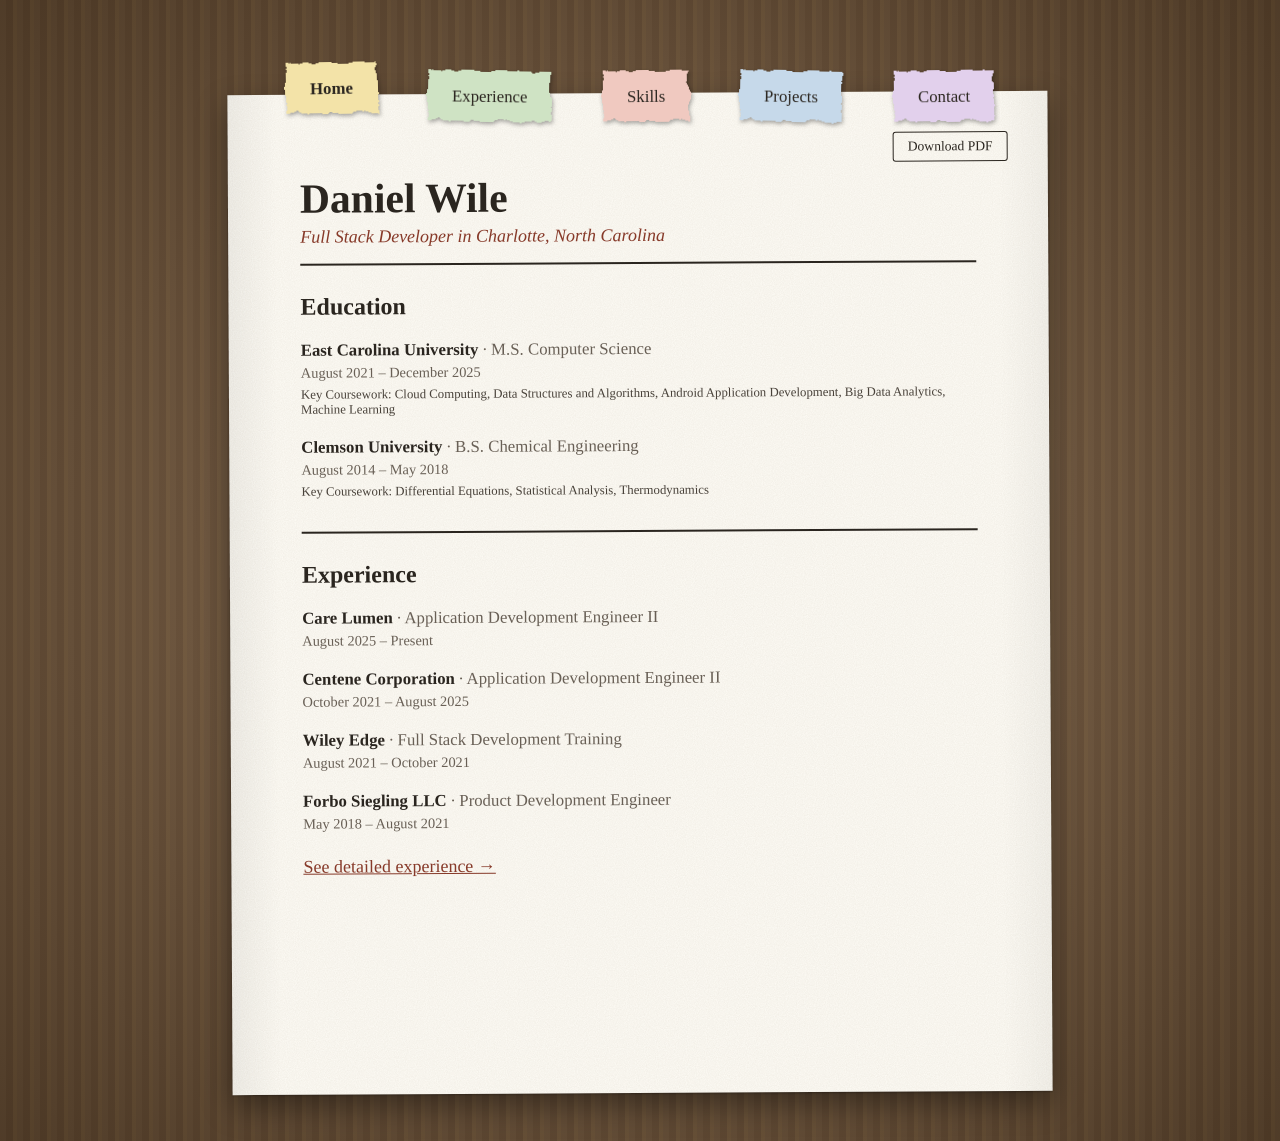
==== index.html @ 87bac847 "Spread tabs across sheet, add PDF download button and one-page PDF Co-authored-by: Copilot App <2235" ====
<!DOCTYPE html>
<html lang="en">
<head>
  <meta charset="utf-8">
  <meta name="viewport" content="width=device-width, initial-scale=1">
  <title>Daniel Wile — Résumé</title>
  <link rel="stylesheet" href="style.css">
</head>
<body>
  <!-- Torn-edge filter, referenced from CSS -->
  <svg width="0" height="0" aria-hidden="true" focusable="false">
    <filter id="torn" x="-10%" y="-10%" width="120%" height="120%">
      <feTurbulence type="fractalNoise" baseFrequency="0.06" numOctaves="4" seed="3" result="noise"/>
      <feDisplacementMap in="SourceGraphic" in2="noise" scale="9"/>
    </filter>
  </svg>

  <div class="stage">
    <nav class="tabs" role="tablist" aria-label="Résumé sections">
      <button class="tab" role="tab" id="tab-home" aria-controls="panel-home" aria-selected="true"><span>Home</span></button>
      <button class="tab" role="tab" id="tab-experience" aria-controls="panel-experience" aria-selected="false" tabindex="-1"><span>Experience</span></button>
      <button class="tab" role="tab" id="tab-skills" aria-controls="panel-skills" aria-selected="false" tabindex="-1"><span>Skills</span></button>
      <button class="tab" role="tab" id="tab-projects" aria-controls="panel-projects" aria-selected="false" tabindex="-1"><span>Projects</span></button>
      <button class="tab" role="tab" id="tab-contact" aria-controls="panel-contact" aria-selected="false" tabindex="-1"><span>Contact</span></button>
    </nav>

    <main class="paper">
      <a class="download" href="Daniel-Wile-Resume.pdf" download>Download PDF</a>
      <header class="masthead">
        <h1>Daniel Wile</h1>
        <p class="title">Full Stack Developer in Charlotte, North Carolina</p>
      </header>

      <section class="panel" id="panel-home" role="tabpanel" aria-labelledby="tab-home">
        <h2>Education</h2>
        <article>
          <h3>East Carolina University <span>· M.S. Computer Science</span></h3>
          <p class="dates">August 2021 – December 2025</p>
          <p class="coursework">Key Coursework: Cloud Computing, Data Structures and Algorithms, Android Application Development, Big Data Analytics, Machine Learning</p>
        </article>
        <article>
          <h3>Clemson University <span>· B.S. Chemical Engineering</span></h3>
          <p class="dates">August 2014 – May 2018</p>
          <p class="coursework">Key Coursework: Differential Equations, Statistical Analysis, Thermodynamics</p>
        </article>

        <hr class="divider">
        <h2 class="section-gap">Experience</h2>
        <article>
          <h3>Care Lumen <span>· Application Development Engineer II</span></h3>
          <p class="dates">August 2025 – Present</p>
        </article>
        <article>
          <h3>Centene Corporation <span>· Application Development Engineer II</span></h3>
          <p class="dates">October 2021 – August 2025</p>
        </article>
        <article>
          <h3>Wiley Edge <span>· Full Stack Development Training</span></h3>
          <p class="dates">August 2021 – October 2021</p>
        </article>
        <article>
          <h3>Forbo Siegling LLC <span>· Product Development Engineer</span></h3>
          <p class="dates">May 2018 – August 2021</p>
        </article>
        <p class="more"><a href="#experience" data-tab="experience">See detailed experience →</a></p>
      </section>

      <section class="panel" id="panel-experience" role="tabpanel" aria-labelledby="tab-experience">
        <h2>Experience</h2>
        <article>
          <h3>Care Lumen <span>· Application Development Engineer II</span></h3>
          <p class="dates">August 2025 – Present</p>
        </article>
        <article>
          <h3>Centene Corporation <span>· Application Development Engineer II</span></h3>
          <p class="dates">October 2021 – August 2025</p>
          <ul>
            <li>Developed a Kafka consumer using node-rdkafka to maintain accurate records of offline/online activity, restructuring event handling logic to extract more actionable user insights.</li>
            <li>Expanded a Golang-based Role-Based Access Control (RBAC) system to support role and entitlement models, reducing onboarding complexity across the org.</li>
            <li>Integrated the RBAC service with SailPoint, enabling enterprise-wide identity and access management capabilities.</li>
            <li>Built and deployed a full-stack appointment scheduling system for healthcare providers using Angular, NestJS, and MongoDB, designed as a Progressive Web App to support offline mode and background queuing.</li>
            <li>Created CI/CD pipelines using GitLab, Docker, and Nginx for automated testing and deployment.</li>
            <li>Collaborated closely with cross-functional teams, including product, QA, infrastructure, and design, to deliver scalable solutions in an Agile environment.</li>
          </ul>
        </article>
        <article>
          <h3>Wiley Edge <span>· Full Stack Development Training</span></h3>
          <p class="dates">August 2021 – October 2021</p>
          <ul>
            <li>Developed full stack applications utilizing React, Mongo, REST API, Node, Express.</li>
            <li>Learned key software development concepts including data structures and algorithms for designing efficient applications.</li>
          </ul>
        </article>
        <article>
          <h3>Forbo Siegling LLC <span>· Product Development Engineer</span></h3>
          <p class="dates">May 2018 – August 2021</p>
          <ul>
            <li>Utilized Python for data analytics from I/O devices to find new process improvement opportunities.</li>
            <li>Managed multidisciplinary projects to meet key deadlines and champion new product development that created cost savings.</li>
          </ul>
        </article>
      </section>

      <section class="panel" id="panel-skills" role="tabpanel" aria-labelledby="tab-skills">
        <h2>Skills</h2>
        <dl class="skill-list">
          <dt>TypeScript</dt><dd>Angular, NestJS</dd>
          <dt>JavaScript</dt><dd>React, Express, node-rdkafka</dd>
          <dt>Python</dt><dd>NumPy, Pandas</dd>
          <dt>GoLang</dt><dd>Back End Development</dd>
          <dt>Database</dt><dd>MongoDB, SQLite, NoSQL</dd>
          <dt>Responsive Design</dt><dd>HTML, CSS, SCSS</dd>
          <dt>CI/CD</dt><dd>Pipeline construction, Docker, End to End Test Development</dd>
          <dt>Other</dt><dd>Git, Agile, Scrum, Kanban, REST API, GraphQL, Kafka</dd>
        </dl>
      </section>

      <section class="panel" id="panel-projects" role="tabpanel" aria-labelledby="tab-projects">
        <h2>Projects</h2>
        <article>
          <h3>Healthcare Scheduler App</h3>
          <p>Developed a scheduler application from scratch for healthcare providers to plan and schedule their upcoming appointments.</p>
          <p class="dates">Angular, NestJS, MongoDB, Docker</p>
        </article>
        <article>
          <h3>RBAC Management App</h3>
          <p>Developed full stack for an internal corporation-wide Role Based Access Management application including a full redesign of security, bulk request management, and ease of access for key stakeholders.</p>
          <p class="dates">Angular, GoLang, MongoDB, Docker</p>
        </article>
        <article>
          <h3>Messageboard Application</h3>
          <p>Developed a full stack message board application with secure sign on and password management, multi-user interaction including post, comment, and voting capabilities.</p>
          <p class="dates">React, Express, MongoDB, GraphQL</p>
        </article>
      </section>

      <section class="panel" id="panel-contact" role="tabpanel" aria-labelledby="tab-contact">
        <h2>Contact</h2>
        <ul class="contact">
          <li><a href="https://github.com/danielhwile">github.com/danielhwile</a></li>
        </ul>
      </section>
    </main>
  </div>

  <script src="script.js"></script>
</body>
</html>
---- style.css ----
:root {
  --paper: #fdfbf5;
  --ink: #2b2620;
  --accent: #8a3b2a;
  --tab-colors: #f3e3a8, #cfe3c4, #f0c9c0, #c6d9ea;
}

* { box-sizing: border-box; }

body {
  margin: 0;
  min-height: 100vh;
  color: var(--ink);
  font-family: "Times New Roman", Times, serif;
  font-size: 18px;
  background:
    radial-gradient(ellipse at center, rgba(255,255,255,.12), rgba(0,0,0,.35)),
    repeating-linear-gradient(90deg, #7a5c3e 0 6px, #735538 6px 13px, #80613f 13px 17px);
}

.stage {
  position: relative;
  max-width: 820px;
  margin: 72px auto 48px;
}

/* ---------- Paper ---------- */
.paper {
  position: relative;
  z-index: 2;
  min-height: 1000px;
  padding: 80px 72px 64px;
  background:
    linear-gradient(90deg, rgba(0,0,0,.05), transparent 6%, transparent 94%, rgba(0,0,0,.04)),
    var(--paper);
  box-shadow:
    0 1px 2px rgba(0,0,0,.25),
    0 12px 30px rgba(0,0,0,.4);
  transform: rotate(-.3deg);
}

/* Paper grain via SVG noise (no image file needed) */
.paper::before {
  content: "";
  position: absolute;
  inset: 0;
  pointer-events: none;
  opacity: .35;
  mix-blend-mode: multiply;
  background-image: url("data:image/svg+xml;utf8,<svg xmlns='http://www.w3.org/2000/svg' width='200' height='200'><filter id='n'><feTurbulence type='fractalNoise' baseFrequency='.9' numOctaves='2'/><feColorMatrix values='0 0 0 0 .5  0 0 0 0 .45  0 0 0 0 .38  0 0 0 .5 0'/></filter><rect width='100%' height='100%' filter='url(%23n)'/></svg>");
}

.download {
  position: absolute;
  z-index: 1;
  top: 40px;
  right: 40px;
  padding: 6px 14px;
  border: 1px solid var(--ink);
  border-radius: 3px;
  color: var(--ink);
  font-size: .85rem;
  text-decoration: none;
  transition: background .15s, color .15s;
}
.download:hover, .download:focus-visible { background: var(--ink); color: var(--paper); outline: none; }

.masthead { border-bottom: 2px solid var(--ink); padding-bottom: 16px; margin-bottom: 28px; }
h1 { font-family: inherit; font-size: 2.6rem; font-weight: 900; margin: 0; }
.title { margin: 4px 0 0; font-style: italic; color: var(--accent); }
h2 { font-family: inherit; font-size: 1.5rem; margin: 0 0 12px; }
h3 { margin: 20px 0 4px; font-size: 1.05rem; font-family: inherit; }
h3 span { font-weight: 400; color: #6b6258; }
.dates { margin: 0 0 6px; color: #6b6258; font-size: .9rem; }
.section-gap { margin-top: 0; }
.divider { border: 0; border-top: 2px solid var(--ink); margin: 32px 0 28px; }
.coursework { font-size: .8rem; color: #4a433b; margin: 4px 0 0; }
.more { margin-top: 24px; }
ul { padding-left: 1.2rem; }
a { color: var(--accent); }

.skill-list { display: grid; grid-template-columns: max-content 1fr; gap: 8px 24px; margin: 0; }
.skill-list dt { font-weight: 600; }
.skill-list dd { margin: 0; }

.skills { list-style: none; padding: 0; display: flex; flex-wrap: wrap; gap: 8px; }
.skills li { border: 1px solid var(--ink); padding: 2px 10px; border-radius: 3px; font-size: .9rem; }

/* ---------- Panels ---------- */
.js .panel { display: none; }
.js .panel.active { display: block; animation: fade .25s ease; }
@keyframes fade { from { opacity: 0; transform: translateY(4px); } }

/* ---------- Torn tabs ---------- */
.tabs {
  position: absolute;
  z-index: 3; /* above the paper so tabs look laid on top of it */
  top: -22px;
  left: 56px;
  display: flex;
  gap: 10px;
}

.tab {
  position: relative;
  border: 0;
  background: none;
  padding: 16px 24px 14px;
  font: 1.05rem "Times New Roman", Times, serif;
  color: var(--ink);
  cursor: pointer;
  /* drop-shadow follows the torn outline, unlike box-shadow */
  filter: drop-shadow(1px 2px 2px rgba(0,0,0,.35));
  transform: translateY(0) rotate(var(--tilt, 0deg));
  transition: transform .2s ease, filter .2s ease;
}

/* Torn background lives on a pseudo-element so the label stays crisp */
.tab::before {
  content: "";
  position: absolute;
  inset: 0;
  z-index: -1;
  background: var(--tab-bg, #f3e3a8);
  filter: url(#torn);
}

.tab:nth-child(1) { --tab-bg: #f3e3a8; --tilt: -1deg; }
.tab:nth-child(2) { --tab-bg: #cfe3c4; --tilt: .8deg; }
.tab:nth-child(3) { --tab-bg: #f0c9c0; --tilt: -.6deg; }
.tab:nth-child(4) { --tab-bg: #c6d9ea; --tilt: 1deg; }
.tab:nth-child(5) { --tab-bg: #e2d0ec; --tilt: -.8deg; }

/* Hover: the slip moves toward the viewer (bigger, wider shadow) rather than up */
.tab:hover, .tab:focus-visible {
  transform: scale(1.1) rotate(var(--tilt, 0deg));
  filter: drop-shadow(3px 8px 8px rgba(0,0,0,.45));
  outline: none;
}
.tab[aria-selected="true"] { transform: translateY(-8px) rotate(var(--tilt, 0deg)); font-weight: 700; }
.tab[aria-selected="true"]:hover { transform: translateY(-8px) scale(1.1) rotate(var(--tilt, 0deg)); }
.tab:focus-visible span { outline: 2px dashed var(--accent); outline-offset: 4px; }

/* ---------- Small screens ---------- */
@media (min-width: 701px) {
  .tabs { right: 56px; justify-content: space-between; }
}

@media (max-width: 700px) {
  .download { top: 52px; right: 16px; }
  .stage { margin: 30px 0 0; }
  .paper { padding: 56px 22px 32px; transform: none; min-height: 100vh; }
  .tabs { left: 8px; right: 8px; overflow-x: auto; padding-top: 10px; gap: 6px; }
  .tab { padding: 12px 14px 10px; }
}
/* ---------- Print ---------- */
@media print {
  body { background: none; }
  .tabs, .download, svg, .paper::before { display: none; }
  .stage { margin: 0; padding: 0; }
  .paper { box-shadow: none; transform: none; padding: 0; min-height: 0; }
  .js .panel { display: block; }
}
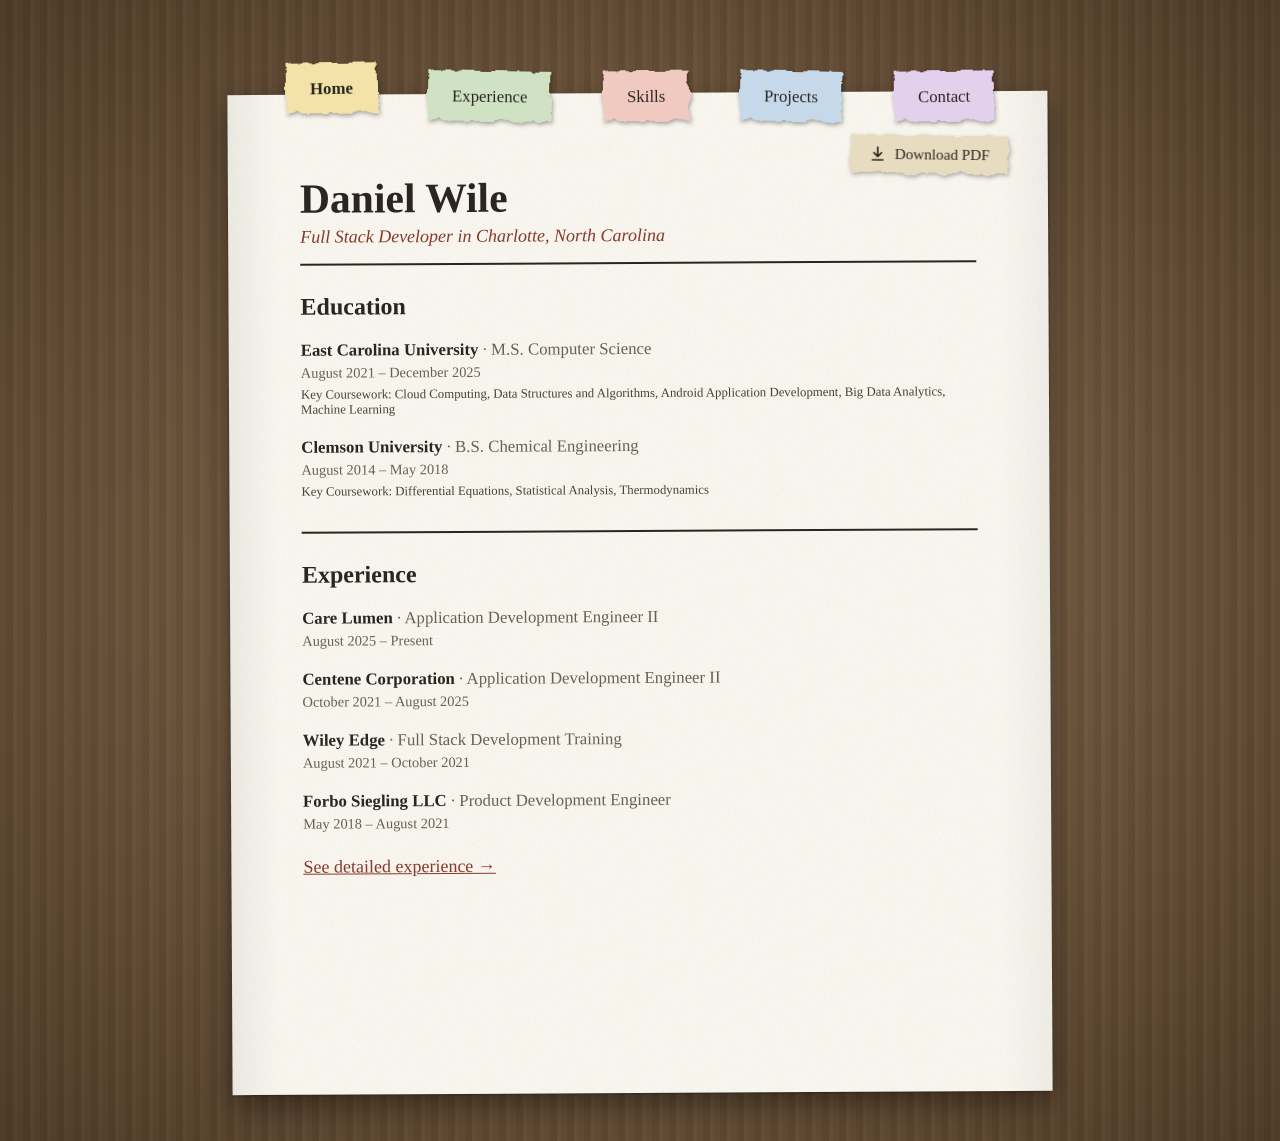
==== commit c169380e: "Torn-paper style download button with icon Co-authored-by: Copilot App <223556219+Copilot@users.nore" ====
--- a/index.html
+++ b/index.html
@@ -25,7 +25,10 @@
     </nav>
 
     <main class="paper">
-      <a class="download" href="Daniel-Wile-Resume.pdf" download>Download PDF</a>
+      <a class="download" href="Daniel-Wile-Resume.pdf" download>
+        <svg viewBox="0 0 24 24" width="18" height="18" aria-hidden="true" fill="none" stroke="currentColor" stroke-width="2.2" stroke-linecap="round" stroke-linejoin="round"><path d="M12 3v12M7 10.5l5 5 5-5M5 20h14"/></svg>
+        <span>Download PDF</span>
+      </a>
       <header class="masthead">
         <h1>Daniel Wile</h1>
         <p class="title">Full Stack Developer in Charlotte, North Carolina</p>
--- a/style.css
+++ b/style.css
@@ -53,17 +53,33 @@
 .download {
   position: absolute;
   z-index: 1;
-  top: 40px;
+  top: 44px;
   right: 40px;
-  padding: 6px 14px;
-  border: 1px solid var(--ink);
-  border-radius: 3px;
+  display: inline-flex;
+  align-items: center;
+  gap: 8px;
+  padding: 10px 18px;
   color: var(--ink);
-  font-size: .85rem;
+  font-size: .95rem;
   text-decoration: none;
-  transition: background .15s, color .15s;
+  filter: drop-shadow(1px 2px 2px rgba(0,0,0,.3));
+  transform: rotate(1deg);
+  transition: transform .2s ease, filter .2s ease;
 }
-.download:hover, .download:focus-visible { background: var(--ink); color: var(--paper); outline: none; }
+.download::before {
+  content: "";
+  position: absolute;
+  inset: 0;
+  z-index: -1;
+  background: #e8dcc0;
+  filter: url(#torn);
+}
+.download:hover, .download:focus-visible {
+  transform: scale(1.1) rotate(1deg);
+  filter: drop-shadow(3px 8px 8px rgba(0,0,0,.4));
+  outline: none;
+}
+.download:focus-visible span { outline: 2px dashed var(--accent); outline-offset: 4px; }
 
 .masthead { border-bottom: 2px solid var(--ink); padding-bottom: 16px; margin-bottom: 28px; }
 h1 { font-family: inherit; font-size: 2.6rem; font-weight: 900; margin: 0; }
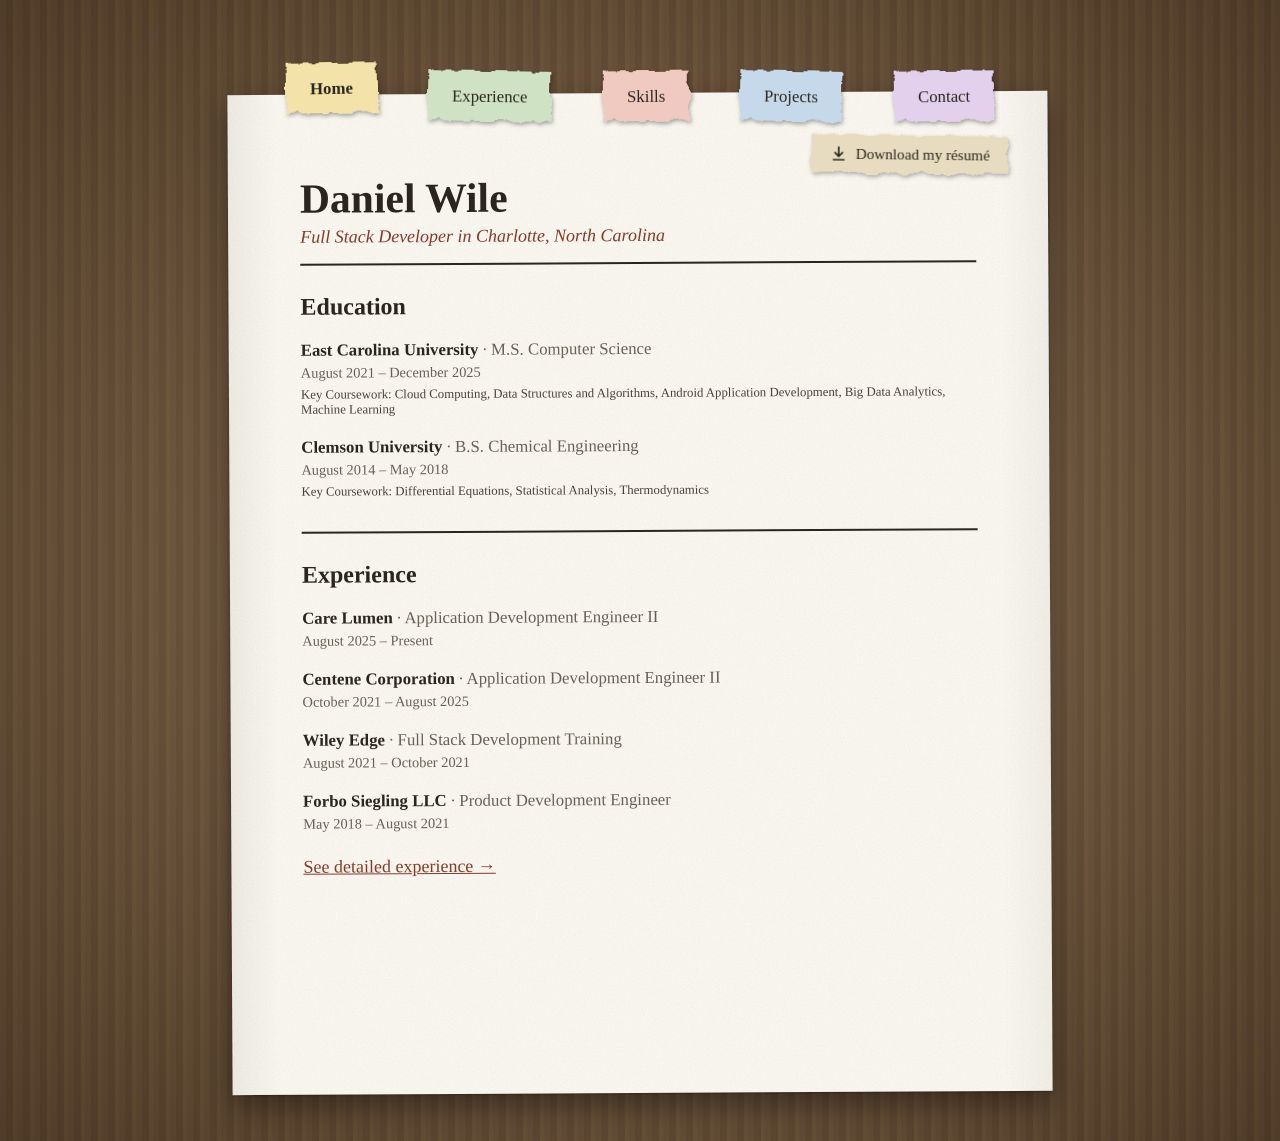
==== commit 9998b1fc: "Rename download button to 'Download my résumé' Co-authored-by: Copilot App <223556219+Copilot@users." ====
--- a/index.html
+++ b/index.html
@@ -27,7 +27,7 @@
     <main class="paper">
       <a class="download" href="Daniel-Wile-Resume.pdf" download>
         <svg viewBox="0 0 24 24" width="18" height="18" aria-hidden="true" fill="none" stroke="currentColor" stroke-width="2.2" stroke-linecap="round" stroke-linejoin="round"><path d="M12 3v12M7 10.5l5 5 5-5M5 20h14"/></svg>
-        <span>Download PDF</span>
+        <span>Download my résumé</span>
       </a>
       <header class="masthead">
         <h1>Daniel Wile</h1>
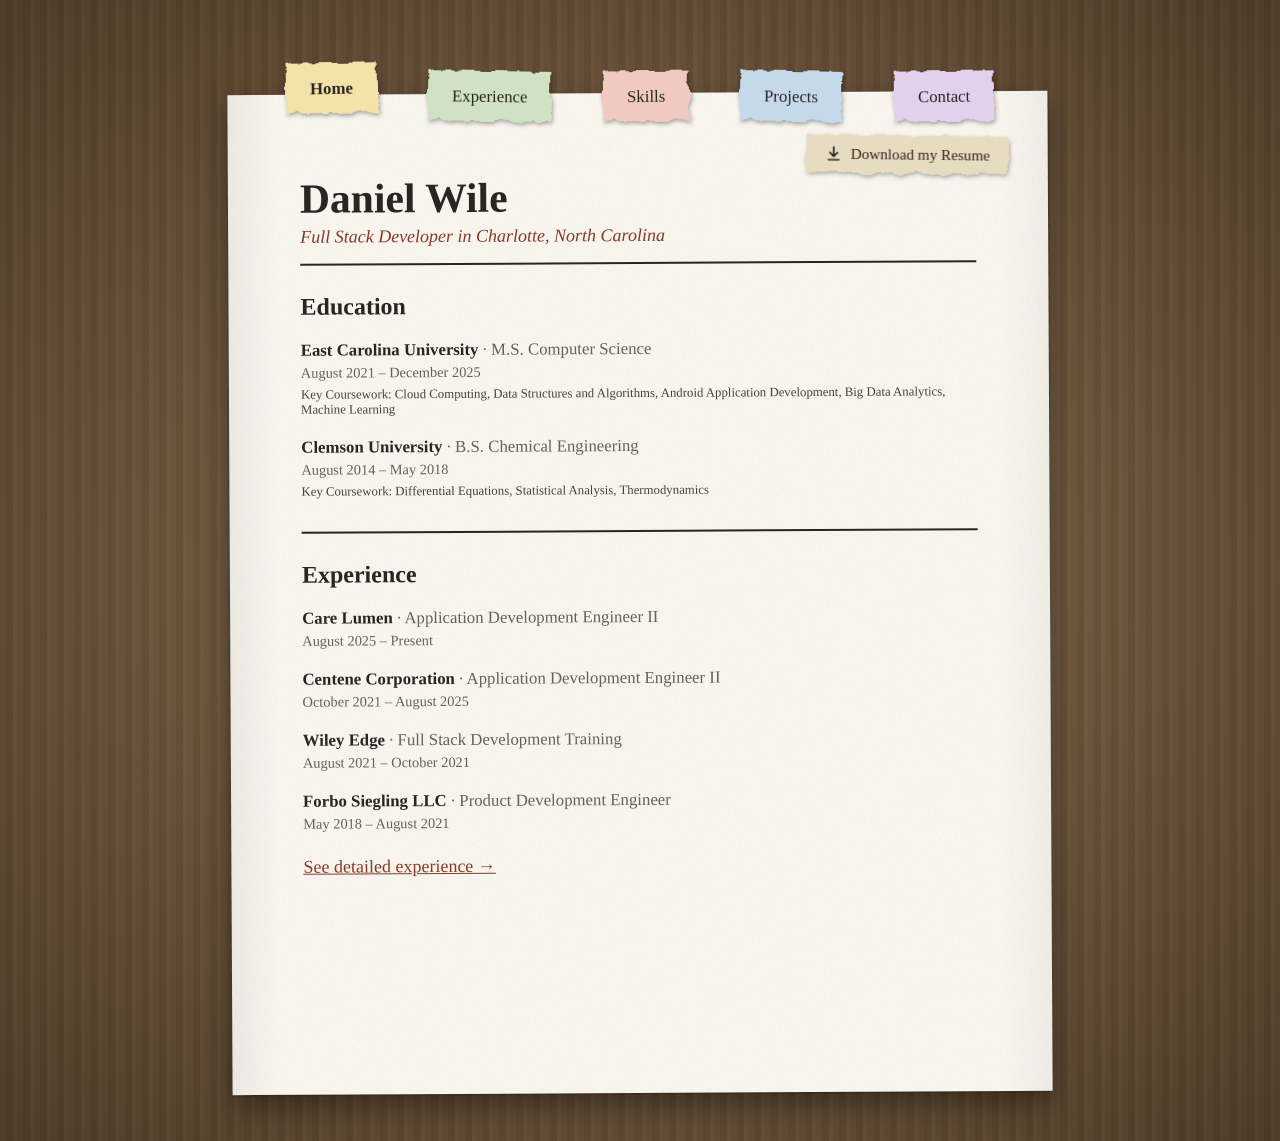
==== commit ef0bb850: "Use 'Resume' without accents Co-authored-by: Copilot App <223556219+Copilot@users.noreply.github.com" ====
--- a/index.html
+++ b/index.html
@@ -3,7 +3,7 @@
 <head>
   <meta charset="utf-8">
   <meta name="viewport" content="width=device-width, initial-scale=1">
-  <title>Daniel Wile — Résumé</title>
+  <title>Daniel Wile — Resume</title>
   <link rel="stylesheet" href="style.css">
 </head>
 <body>
@@ -16,7 +16,7 @@
   </svg>
 
   <div class="stage">
-    <nav class="tabs" role="tablist" aria-label="Résumé sections">
+    <nav class="tabs" role="tablist" aria-label="Resume sections">
       <button class="tab" role="tab" id="tab-home" aria-controls="panel-home" aria-selected="true"><span>Home</span></button>
       <button class="tab" role="tab" id="tab-experience" aria-controls="panel-experience" aria-selected="false" tabindex="-1"><span>Experience</span></button>
       <button class="tab" role="tab" id="tab-skills" aria-controls="panel-skills" aria-selected="false" tabindex="-1"><span>Skills</span></button>
@@ -27,7 +27,7 @@
     <main class="paper">
       <a class="download" href="Daniel-Wile-Resume.pdf" download>
         <svg viewBox="0 0 24 24" width="18" height="18" aria-hidden="true" fill="none" stroke="currentColor" stroke-width="2.2" stroke-linecap="round" stroke-linejoin="round"><path d="M12 3v12M7 10.5l5 5 5-5M5 20h14"/></svg>
-        <span>Download my résumé</span>
+        <span>Download my Resume</span>
       </a>
       <header class="masthead">
         <h1>Daniel Wile</h1>
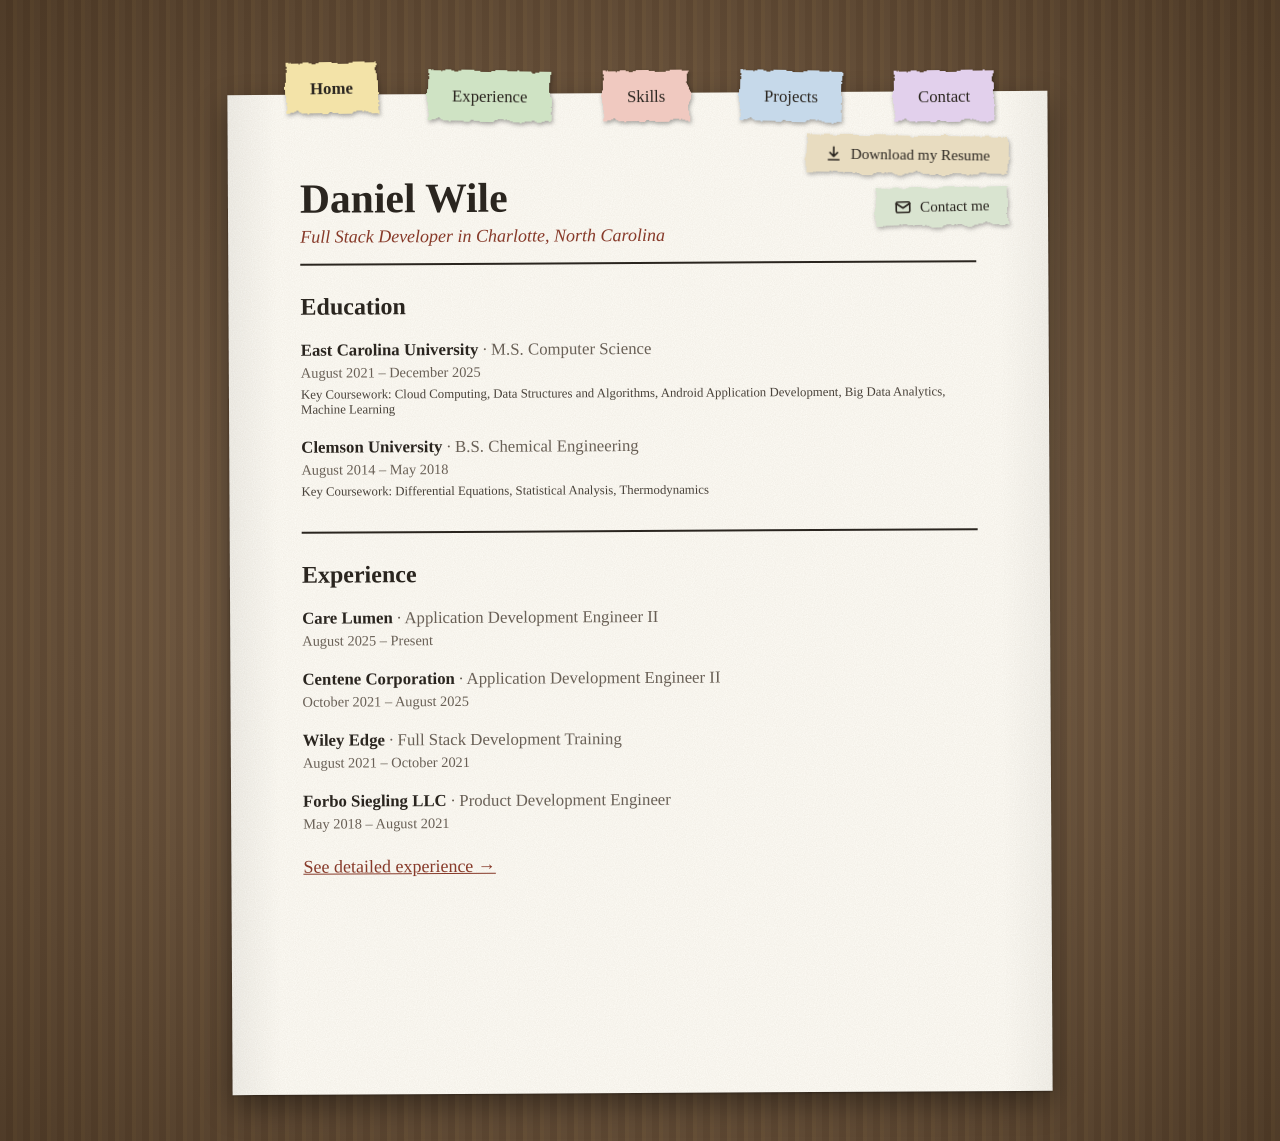
==== commit 2318216c: "Add torn-paper Contact me button below download button Co-authored-by: Copilot App <223556219+Copilo" ====
--- a/index.html
+++ b/index.html
@@ -25,10 +25,17 @@
     </nav>
 
     <main class="paper">
-      <a class="download" href="Daniel-Wile-Resume.pdf" download>
-        <svg viewBox="0 0 24 24" width="18" height="18" aria-hidden="true" fill="none" stroke="currentColor" stroke-width="2.2" stroke-linecap="round" stroke-linejoin="round"><path d="M12 3v12M7 10.5l5 5 5-5M5 20h14"/></svg>
-        <span>Download my Resume</span>
-      </a>
+      <div class="actions">
+        <a class="paper-btn" href="Daniel-Wile-Resume.pdf" download>
+          <svg viewBox="0 0 24 24" width="18" height="18" aria-hidden="true" fill="none" stroke="currentColor" stroke-width="2.2" stroke-linecap="round" stroke-linejoin="round"><path d="M12 3v12M7 10.5l5 5 5-5M5 20h14"/></svg>
+          <span>Download my Resume</span>
+        </a>
+        <!-- Contact details are intentionally empty for now; the button opens the Contact tab -->
+        <a class="paper-btn contact" href="#contact" data-tab="contact">
+          <svg viewBox="0 0 24 24" width="18" height="18" aria-hidden="true" fill="none" stroke="currentColor" stroke-width="2.2" stroke-linecap="round" stroke-linejoin="round"><rect x="3" y="5" width="18" height="14" rx="2"/><path d="M3 7l9 6 9-6"/></svg>
+          <span>Contact me</span>
+        </a>
+      </div>
       <header class="masthead">
         <h1>Daniel Wile</h1>
         <p class="title">Full Stack Developer in Charlotte, North Carolina</p>
--- a/style.css
+++ b/style.css
@@ -50,11 +50,18 @@
   background-image: url("data:image/svg+xml;utf8,<svg xmlns='http://www.w3.org/2000/svg' width='200' height='200'><filter id='n'><feTurbulence type='fractalNoise' baseFrequency='.9' numOctaves='2'/><feColorMatrix values='0 0 0 0 .5  0 0 0 0 .45  0 0 0 0 .38  0 0 0 .5 0'/></filter><rect width='100%' height='100%' filter='url(%23n)'/></svg>");
 }
 
-.download {
+.actions {
   position: absolute;
   z-index: 1;
   top: 44px;
   right: 40px;
+  display: flex;
+  flex-direction: column;
+  align-items: flex-end;
+  gap: 14px;
+}
+.paper-btn {
+  position: relative;
   display: inline-flex;
   align-items: center;
   gap: 8px;
@@ -63,23 +70,24 @@
   font-size: .95rem;
   text-decoration: none;
   filter: drop-shadow(1px 2px 2px rgba(0,0,0,.3));
-  transform: rotate(1deg);
+  transform: rotate(var(--tilt, 1deg));
   transition: transform .2s ease, filter .2s ease;
 }
-.download::before {
+.paper-btn::before {
   content: "";
   position: absolute;
   inset: 0;
   z-index: -1;
-  background: #e8dcc0;
+  background: var(--btn-bg, #e8dcc0);
   filter: url(#torn);
 }
-.download:hover, .download:focus-visible {
-  transform: scale(1.1) rotate(1deg);
+.paper-btn:hover, .paper-btn:focus-visible {
+  transform: scale(1.1) rotate(var(--tilt, 1deg));
   filter: drop-shadow(3px 8px 8px rgba(0,0,0,.4));
   outline: none;
 }
-.download:focus-visible span { outline: 2px dashed var(--accent); outline-offset: 4px; }
+.paper-btn:focus-visible span { outline: 2px dashed var(--accent); outline-offset: 4px; }
+.paper-btn.contact { --btn-bg: #d9e4d0; --tilt: -1deg; }
 
 .masthead { border-bottom: 2px solid var(--ink); padding-bottom: 16px; margin-bottom: 28px; }
 h1 { font-family: inherit; font-size: 2.6rem; font-weight: 900; margin: 0; }
@@ -163,7 +171,7 @@
 }
 
 @media (max-width: 700px) {
-  .download { top: 52px; right: 16px; }
+  .actions { top: 52px; right: 16px; }
   .stage { margin: 30px 0 0; }
   .paper { padding: 56px 22px 32px; transform: none; min-height: 100vh; }
   .tabs { left: 8px; right: 8px; overflow-x: auto; padding-top: 10px; gap: 6px; }
@@ -172,7 +180,7 @@
 /* ---------- Print ---------- */
 @media print {
   body { background: none; }
-  .tabs, .download, svg, .paper::before { display: none; }
+  .tabs, .actions, svg, .paper::before { display: none; }
   .stage { margin: 0; padding: 0; }
   .paper { box-shadow: none; transform: none; padding: 0; min-height: 0; }
   .js .panel { display: block; }
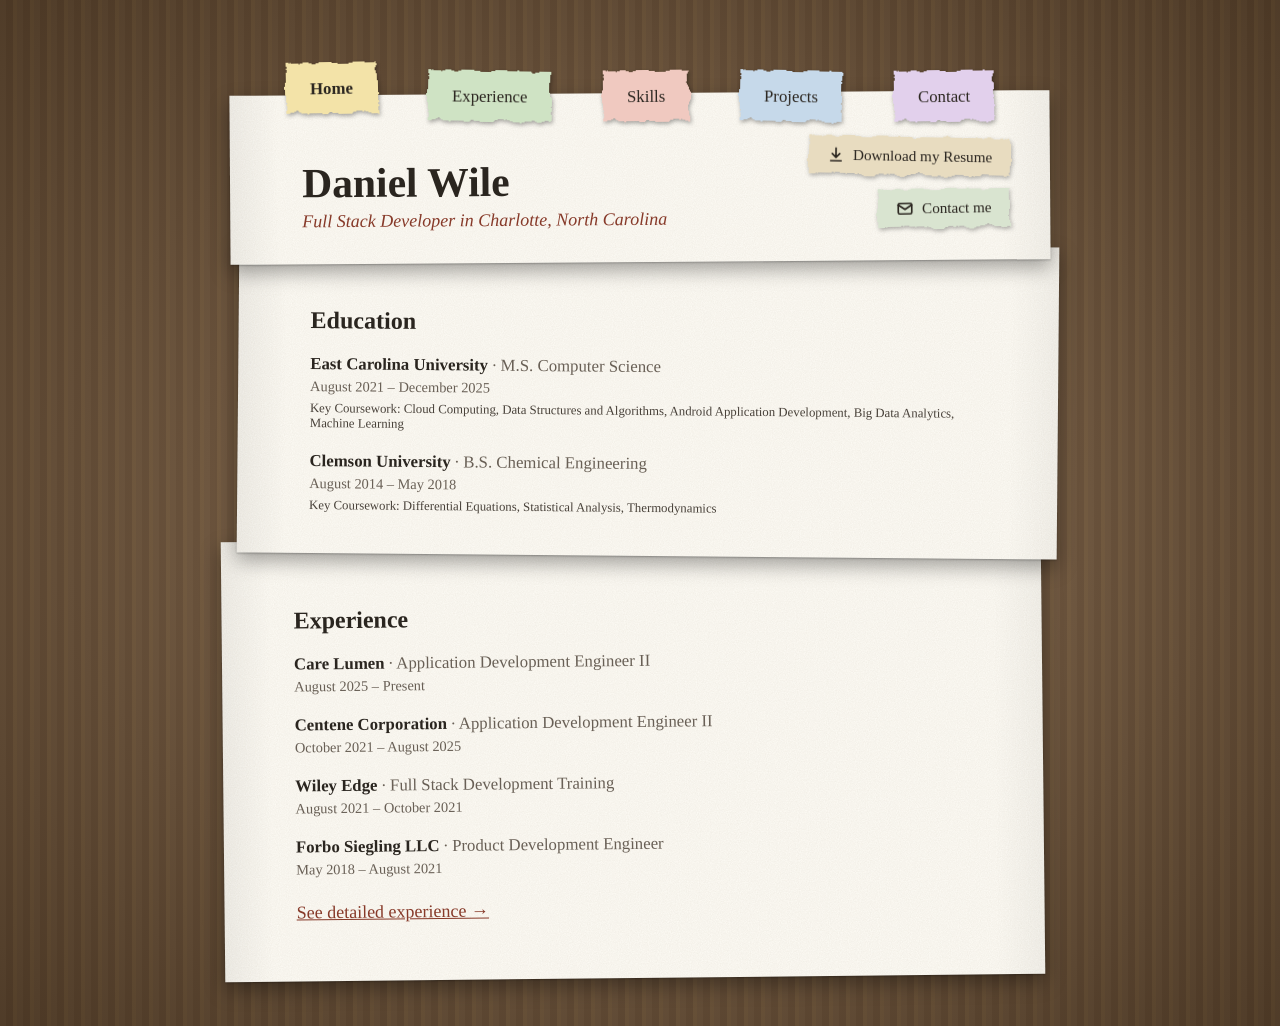
==== commit 3ac799d9: "Stack separate offset paper sheets instead of divider lines Co-authored-by: Copilot App <223556219+C" ====
--- a/index.html
+++ b/index.html
@@ -36,12 +36,13 @@
           <span>Contact me</span>
         </a>
       </div>
-      <header class="masthead">
+      <header class="sheet masthead">
         <h1>Daniel Wile</h1>
         <p class="title">Full Stack Developer in Charlotte, North Carolina</p>
       </header>
 
       <section class="panel" id="panel-home" role="tabpanel" aria-labelledby="tab-home">
+        <div class="sheet">
         <h2>Education</h2>
         <article>
           <h3>East Carolina University <span>· M.S. Computer Science</span></h3>
@@ -54,8 +55,9 @@
           <p class="coursework">Key Coursework: Differential Equations, Statistical Analysis, Thermodynamics</p>
         </article>
 
-        <hr class="divider">
-        <h2 class="section-gap">Experience</h2>
+        </div>
+        <div class="sheet">
+        <h2>Experience</h2>
         <article>
           <h3>Care Lumen <span>· Application Development Engineer II</span></h3>
           <p class="dates">August 2025 – Present</p>
@@ -73,9 +75,11 @@
           <p class="dates">May 2018 – August 2021</p>
         </article>
         <p class="more"><a href="#experience" data-tab="experience">See detailed experience →</a></p>
+        </div>
       </section>
 
       <section class="panel" id="panel-experience" role="tabpanel" aria-labelledby="tab-experience">
+        <div class="sheet">
         <h2>Experience</h2>
         <article>
           <h3>Care Lumen <span>· Application Development Engineer II</span></h3>
@@ -109,9 +113,11 @@
             <li>Managed multidisciplinary projects to meet key deadlines and champion new product development that created cost savings.</li>
           </ul>
         </article>
+        </div>
       </section>
 
       <section class="panel" id="panel-skills" role="tabpanel" aria-labelledby="tab-skills">
+        <div class="sheet">
         <h2>Skills</h2>
         <dl class="skill-list">
           <dt>TypeScript</dt><dd>Angular, NestJS</dd>
@@ -123,9 +129,11 @@
           <dt>CI/CD</dt><dd>Pipeline construction, Docker, End to End Test Development</dd>
           <dt>Other</dt><dd>Git, Agile, Scrum, Kanban, REST API, GraphQL, Kafka</dd>
         </dl>
+        </div>
       </section>
 
       <section class="panel" id="panel-projects" role="tabpanel" aria-labelledby="tab-projects">
+        <div class="sheet">
         <h2>Projects</h2>
         <article>
           <h3>Healthcare Scheduler App</h3>
@@ -142,13 +150,16 @@
           <p>Developed a full stack message board application with secure sign on and password management, multi-user interaction including post, comment, and voting capabilities.</p>
           <p class="dates">React, Express, MongoDB, GraphQL</p>
         </article>
+        </div>
       </section>
 
       <section class="panel" id="panel-contact" role="tabpanel" aria-labelledby="tab-contact">
+        <div class="sheet">
         <h2>Contact</h2>
         <ul class="contact">
           <li><a href="https://github.com/danielhwile">github.com/danielhwile</a></li>
         </ul>
+        </div>
       </section>
     </main>
   </div>
--- a/style.css
+++ b/style.css
@@ -24,23 +24,26 @@
   margin: 72px auto 48px;
 }
 
-/* ---------- Paper ---------- */
+/* ---------- Paper stack ---------- */
 .paper {
   position: relative;
   z-index: 2;
-  min-height: 1000px;
-  padding: 80px 72px 64px;
+}
+
+.sheet {
+  position: relative;
+  padding: 48px 72px 40px;
   background:
     linear-gradient(90deg, rgba(0,0,0,.05), transparent 6%, transparent 94%, rgba(0,0,0,.04)),
     var(--paper);
   box-shadow:
     0 1px 2px rgba(0,0,0,.25),
-    0 12px 30px rgba(0,0,0,.4);
-  transform: rotate(-.3deg);
+    0 8px 20px rgba(0,0,0,.35);
+  transform: translateX(var(--dx, 0)) rotate(var(--rot, 0deg));
 }
 
 /* Paper grain via SVG noise (no image file needed) */
-.paper::before {
+.sheet::before {
   content: "";
   position: absolute;
   inset: 0;
@@ -50,9 +53,15 @@
   background-image: url("data:image/svg+xml;utf8,<svg xmlns='http://www.w3.org/2000/svg' width='200' height='200'><filter id='n'><feTurbulence type='fractalNoise' baseFrequency='.9' numOctaves='2'/><feColorMatrix values='0 0 0 0 .5  0 0 0 0 .45  0 0 0 0 .38  0 0 0 .5 0'/></filter><rect width='100%' height='100%' filter='url(%23n)'/></svg>");
 }
 
+/* Header is always the top sheet; each sheet below tucks under the one above */
+.masthead { z-index: 4; --rot: -.4deg; --dx: 0px; padding-top: 64px; }
+.panel .sheet { margin-top: -18px; padding-top: 66px; min-height: 260px; z-index: 3; --rot: .5deg; --dx: 8px; }
+.panel .sheet:nth-child(2) { z-index: 2; --rot: -.6deg; --dx: -7px; }
+.panel .sheet:nth-child(3) { z-index: 1; }
+
 .actions {
   position: absolute;
-  z-index: 1;
+  z-index: 5;
   top: 44px;
   right: 40px;
   display: flex;
@@ -89,15 +98,13 @@
 .paper-btn:focus-visible span { outline: 2px dashed var(--accent); outline-offset: 4px; }
 .paper-btn.contact { --btn-bg: #d9e4d0; --tilt: -1deg; }
 
-.masthead { border-bottom: 2px solid var(--ink); padding-bottom: 16px; margin-bottom: 28px; }
+.masthead { padding-bottom: 32px; }
 h1 { font-family: inherit; font-size: 2.6rem; font-weight: 900; margin: 0; }
 .title { margin: 4px 0 0; font-style: italic; color: var(--accent); }
 h2 { font-family: inherit; font-size: 1.5rem; margin: 0 0 12px; }
 h3 { margin: 20px 0 4px; font-size: 1.05rem; font-family: inherit; }
 h3 span { font-weight: 400; color: #6b6258; }
 .dates { margin: 0 0 6px; color: #6b6258; font-size: .9rem; }
-.section-gap { margin-top: 0; }
-.divider { border: 0; border-top: 2px solid var(--ink); margin: 32px 0 28px; }
 .coursework { font-size: .8rem; color: #4a433b; margin: 4px 0 0; }
 .more { margin-top: 24px; }
 ul { padding-left: 1.2rem; }
@@ -173,15 +180,18 @@
 @media (max-width: 700px) {
   .actions { top: 52px; right: 16px; }
   .stage { margin: 30px 0 0; }
-  .paper { padding: 56px 22px 32px; transform: none; min-height: 100vh; }
+  .sheet { padding: 56px 22px 32px; }
+  .masthead { padding-top: 64px; }
+  .panel .sheet { padding-top: 66px; --dx: 0px; }
   .tabs { left: 8px; right: 8px; overflow-x: auto; padding-top: 10px; gap: 6px; }
   .tab { padding: 12px 14px 10px; }
 }
+
 /* ---------- Print ---------- */
 @media print {
   body { background: none; }
-  .tabs, .actions, svg, .paper::before { display: none; }
+  .tabs, .actions, svg, .sheet::before { display: none; }
   .stage { margin: 0; padding: 0; }
-  .paper { box-shadow: none; transform: none; padding: 0; min-height: 0; }
+  .sheet, .panel .sheet { box-shadow: none; transform: none; background: none; padding: 0 0 16px; margin: 0; min-height: 0; }
   .js .panel { display: block; }
 }
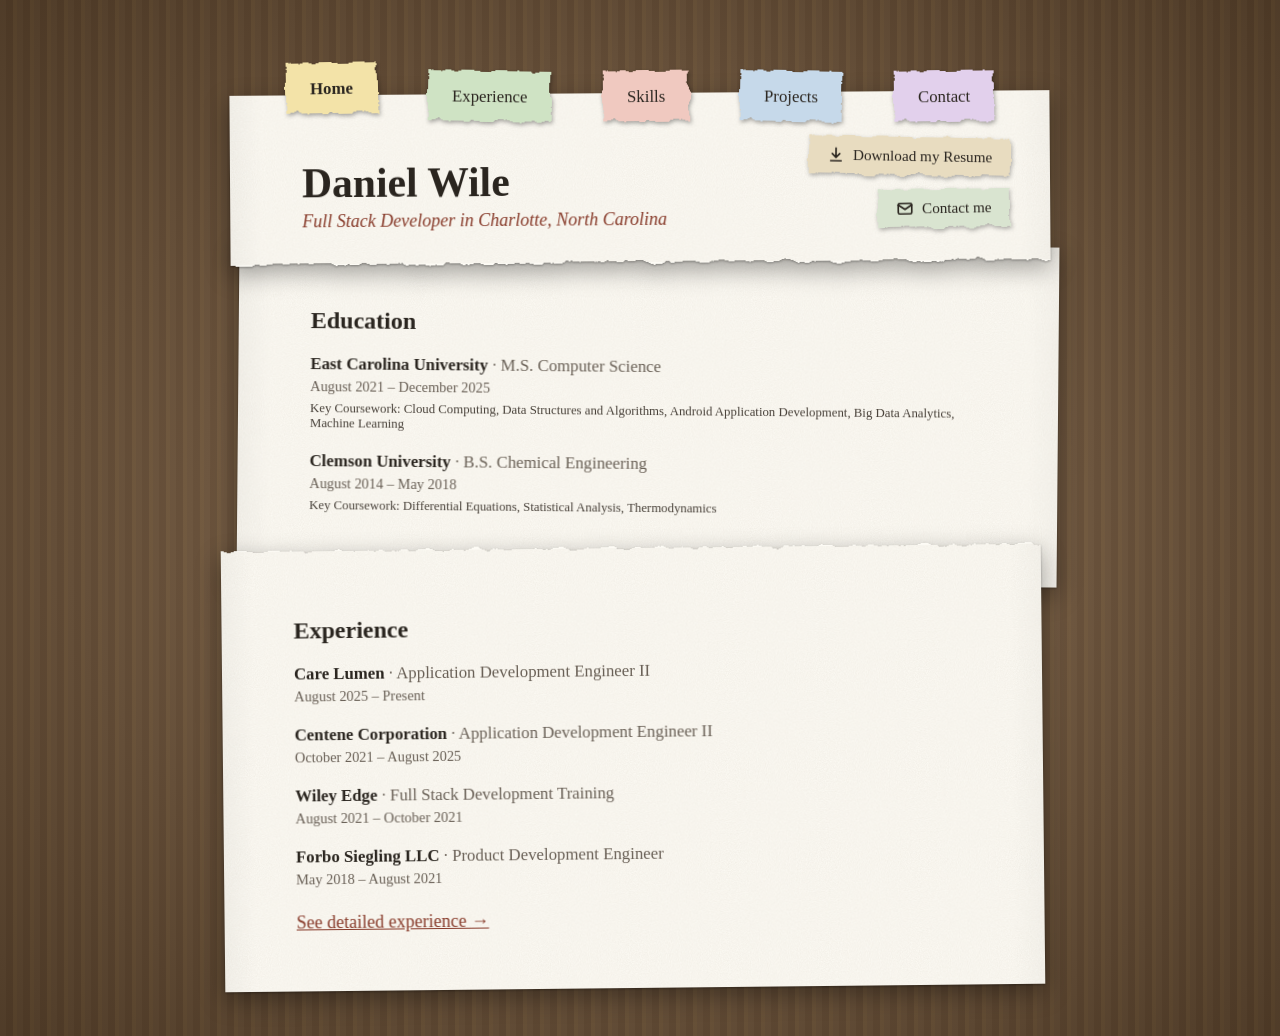
==== commit a326acb0: "Layer Experience sheet over Education; tear only overlapping edges Co-authored-by: Copilot App <2235" ====
--- a/index.html
+++ b/index.html
@@ -36,7 +36,7 @@
           <span>Contact me</span>
         </a>
       </div>
-      <header class="sheet masthead">
+      <header class="sheet masthead tear-b">
         <h1>Daniel Wile</h1>
         <p class="title">Full Stack Developer in Charlotte, North Carolina</p>
       </header>
@@ -56,7 +56,7 @@
         </article>
 
         </div>
-        <div class="sheet">
+        <div class="sheet tear-t">
         <h2>Experience</h2>
         <article>
           <h3>Care Lumen <span>· Application Development Engineer II</span></h3>
--- a/style.css
+++ b/style.css
@@ -33,14 +33,25 @@
 .sheet {
   position: relative;
   padding: 48px 72px 40px;
+  filter: drop-shadow(0 1px 1px rgba(0,0,0,.3)) drop-shadow(0 8px 12px rgba(0,0,0,.35));
+  transform: translateX(var(--dx, 0)) rotate(var(--rot, 0deg));
+  --clip: 0 0 0 0;
+}
+
+/* Paper body: oversized and torn, then clipped so only the overlapped edge stays ragged */
+.sheet::after {
+  content: "";
+  position: absolute;
+  z-index: -1;
+  inset: var(--it, -20px) -20px var(--ib, -20px) -20px;
   background:
     linear-gradient(90deg, rgba(0,0,0,.05), transparent 6%, transparent 94%, rgba(0,0,0,.04)),
     var(--paper);
-  box-shadow:
-    0 1px 2px rgba(0,0,0,.25),
-    0 8px 20px rgba(0,0,0,.35);
-  transform: translateX(var(--dx, 0)) rotate(var(--rot, 0deg));
-}
+  filter: url(#torn);
+  clip-path: inset(calc(20px + var(--ct, 0px)) 20px calc(20px + var(--cb, 0px)) 20px);
+}
+.tear-b { --ib: 0px; --cb: -30px; }
+.tear-t { --it: 0px; --ct: -30px; }
 
 /* Paper grain via SVG noise (no image file needed) */
 .sheet::before {
@@ -56,8 +67,9 @@
 /* Header is always the top sheet; each sheet below tucks under the one above */
 .masthead { z-index: 4; --rot: -.4deg; --dx: 0px; padding-top: 64px; }
 .panel .sheet { margin-top: -18px; padding-top: 66px; min-height: 260px; z-index: 3; --rot: .5deg; --dx: 8px; }
-.panel .sheet:nth-child(2) { z-index: 2; --rot: -.6deg; --dx: -7px; }
-.panel .sheet:nth-child(3) { z-index: 1; }
+.panel .sheet:first-child:not(:last-child) { z-index: 2; padding-bottom: 68px; }
+/* Second sheet lies on top of the first, at the same height as the header */
+.panel .sheet:nth-child(2) { z-index: 4; margin-top: -36px; --rot: -.6deg; --dx: -7px; }
 
 .actions {
   position: absolute;
@@ -190,8 +202,8 @@
 /* ---------- Print ---------- */
 @media print {
   body { background: none; }
-  .tabs, .actions, svg, .sheet::before { display: none; }
+  .tabs, .actions, svg, .sheet::before, .sheet::after { display: none; }
   .stage { margin: 0; padding: 0; }
-  .sheet, .panel .sheet { box-shadow: none; transform: none; background: none; padding: 0 0 16px; margin: 0; min-height: 0; }
+  .sheet, .panel .sheet { filter: none; transform: none; background: none; padding: 0 0 16px; margin: 0; min-height: 0; }
   .js .panel { display: block; }
 }
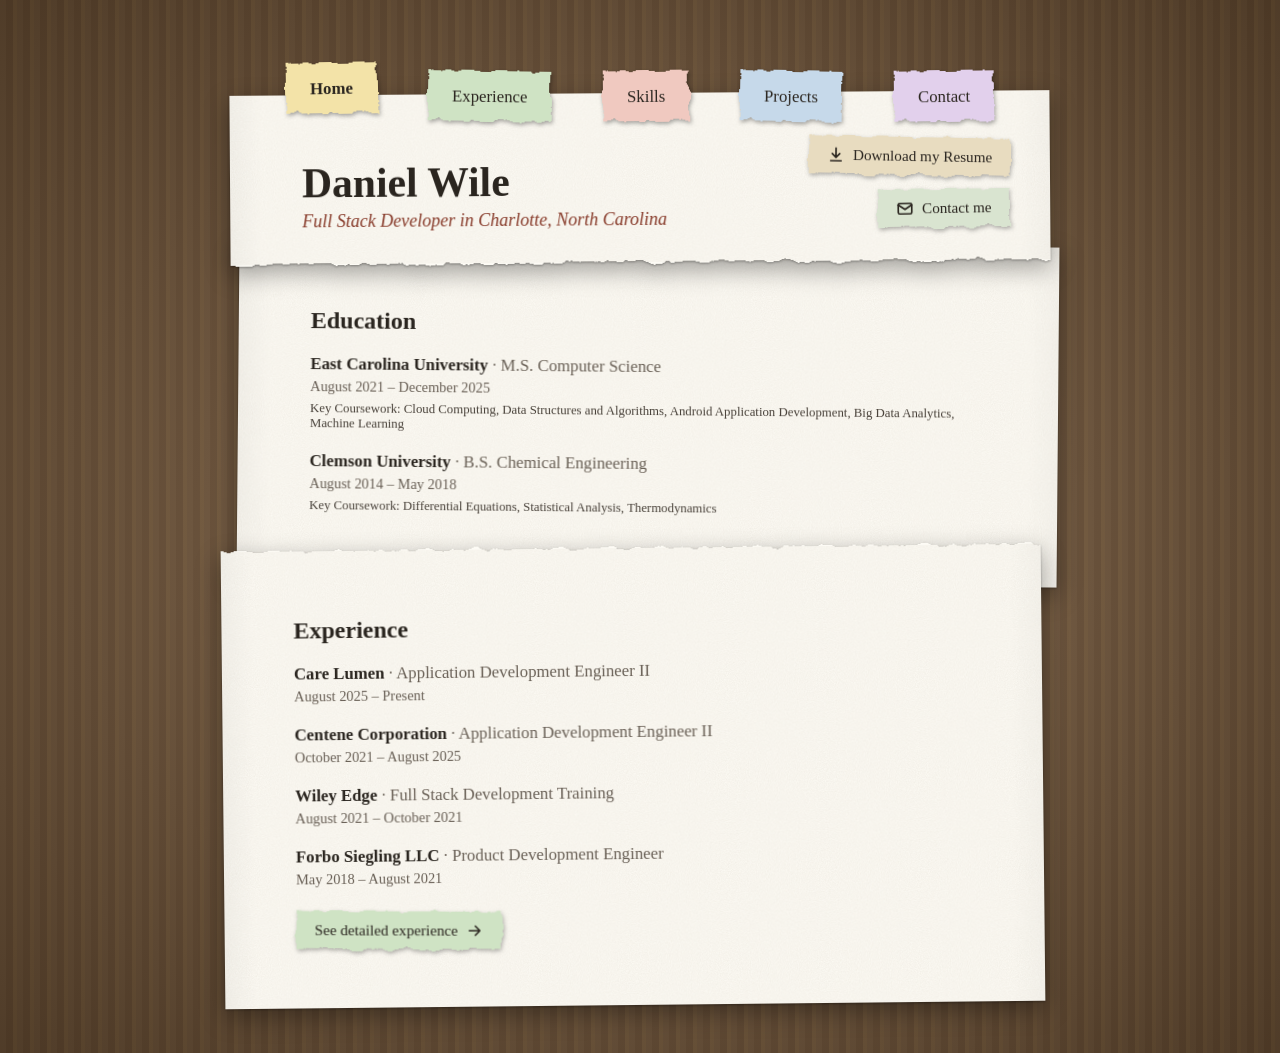
==== commit 32a72b97: "Style detailed experience link as green torn-paper button Co-authored-by: Copilot App <223556219+Cop" ====
--- a/index.html
+++ b/index.html
@@ -74,7 +74,8 @@
           <h3>Forbo Siegling LLC <span>· Product Development Engineer</span></h3>
           <p class="dates">May 2018 – August 2021</p>
         </article>
-        <p class="more"><a href="#experience" data-tab="experience">See detailed experience →</a></p>
+        <p class="more"><a class="paper-btn experience-btn" href="#experience" data-tab="experience"><span>See detailed experience</span>
+          <svg viewBox="0 0 24 24" width="18" height="18" aria-hidden="true" fill="none" stroke="currentColor" stroke-width="2.2" stroke-linecap="round" stroke-linejoin="round"><path d="M5 12h14M13 6l6 6-6 6"/></svg></a></p>
         </div>
       </section>
 
--- a/style.css
+++ b/style.css
@@ -109,6 +109,7 @@
 }
 .paper-btn:focus-visible span { outline: 2px dashed var(--accent); outline-offset: 4px; }
 .paper-btn.contact { --btn-bg: #d9e4d0; --tilt: -1deg; }
+.paper-btn.experience-btn { --btn-bg: #cfe3c4; --tilt: .8deg; }
 
 .masthead { padding-bottom: 32px; }
 h1 { font-family: inherit; font-size: 2.6rem; font-weight: 900; margin: 0; }
